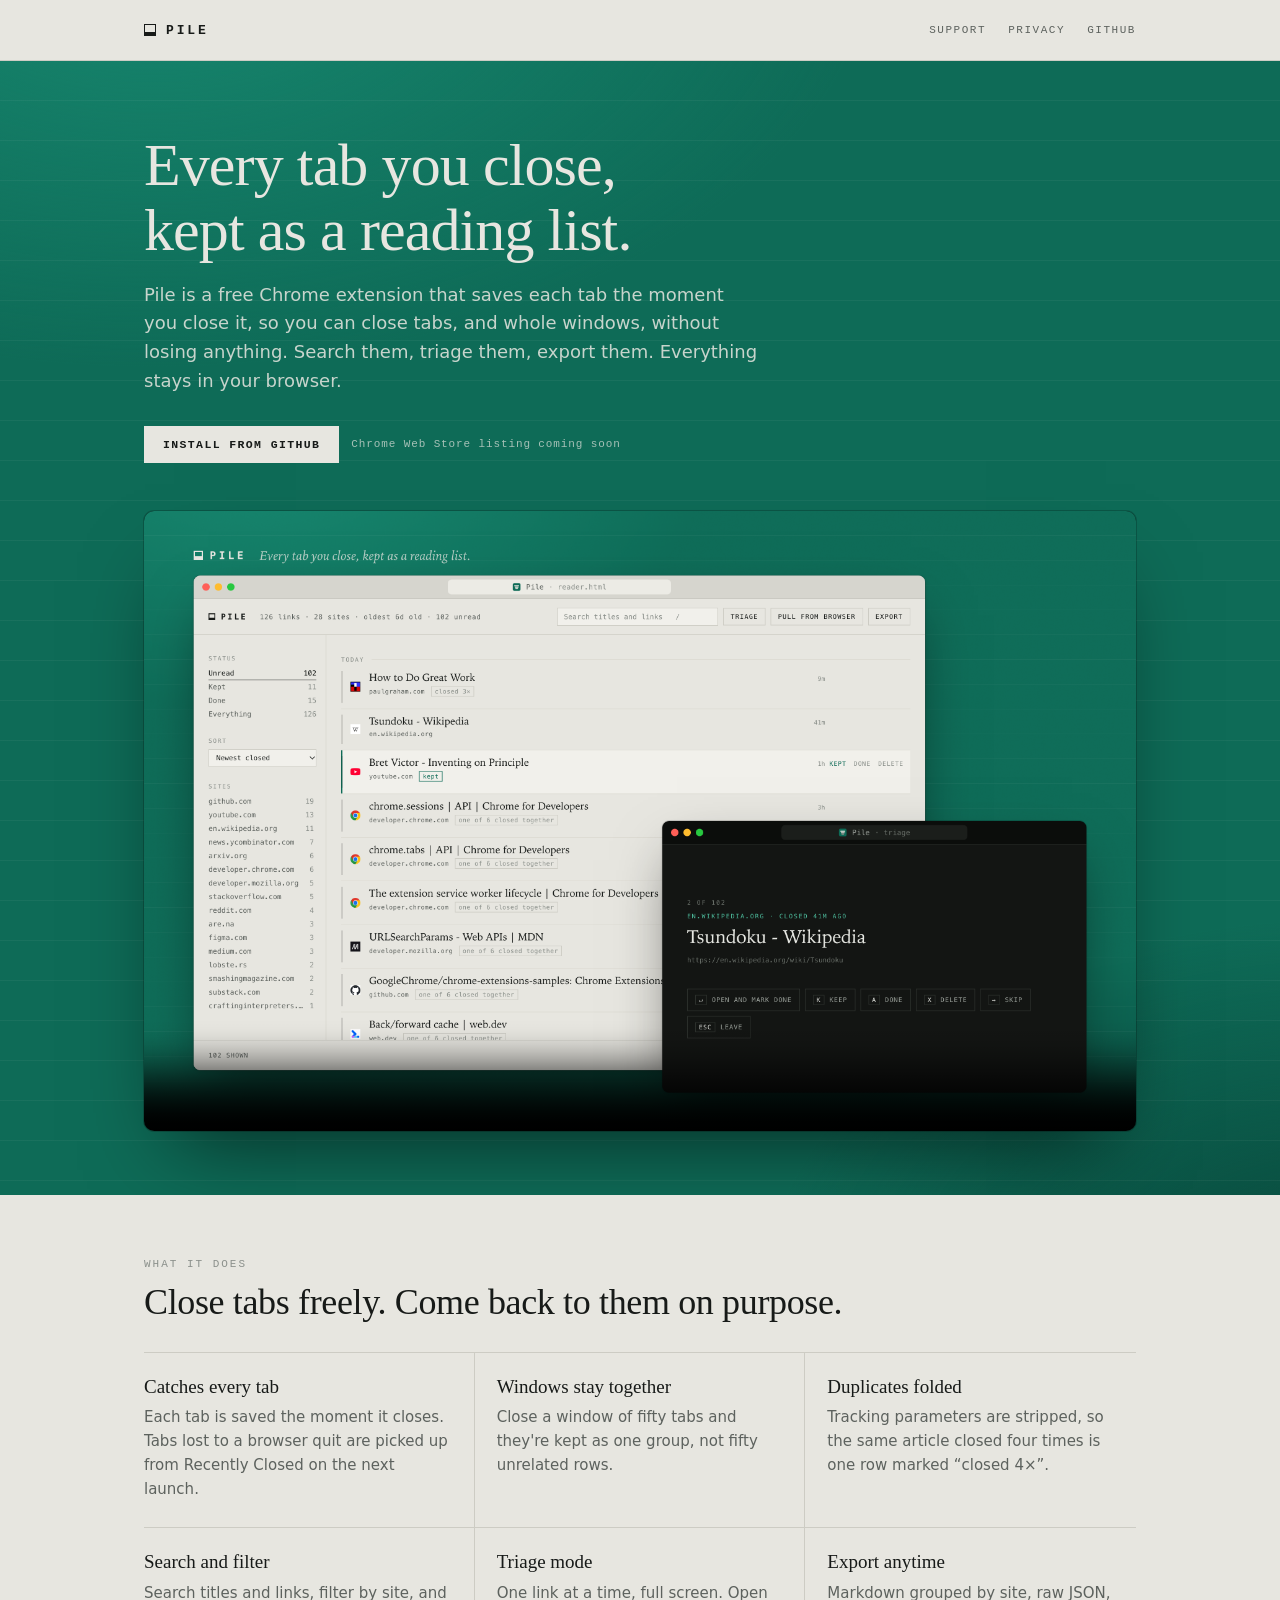
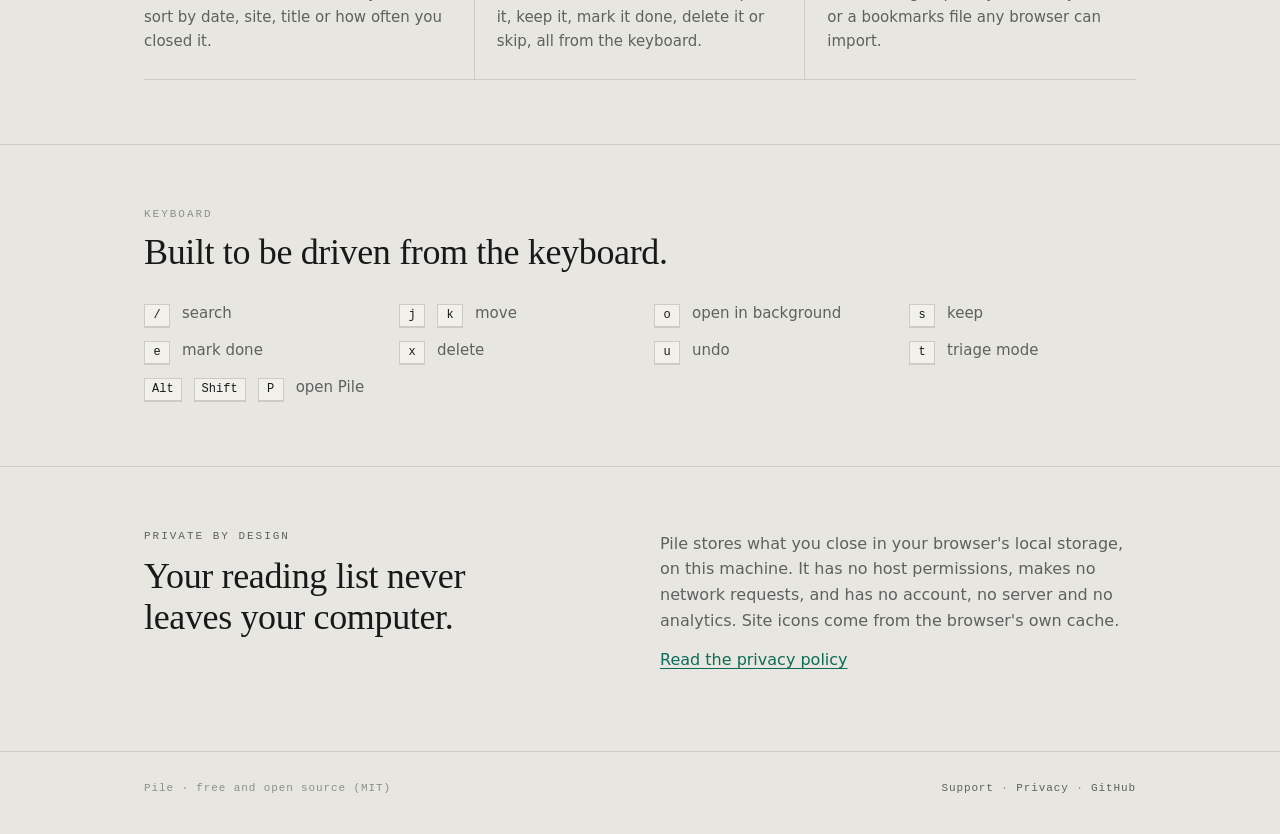
==== docs/index.html @ d1efbba7 "Add a website: landing, privacy and support pages Static site in docs/ for GitHub Pages at nchandras" ====
<!doctype html>
<html lang="en">
<head>
  <meta charset="utf-8" />
  <meta name="viewport" content="width=device-width, initial-scale=1" />
  <title>Pile: every tab you close, kept as a reading list</title>
  <meta name="description" content="Pile is a free Chrome extension that saves every tab you close into a reading list you can search, triage and export. Everything stays in your browser." />
  <meta property="og:title" content="Pile" />
  <meta property="og:description" content="Every tab you close, kept as a reading list you can actually come back to." />
  <meta property="og:image" content="https://nchandrasekharr.github.io/pile/hero.png" />
  <link rel="icon" href="favicon.png" />
  <link rel="stylesheet" href="site.css" />
</head>
<body>
  <header class="top">
    <div class="wrap">
      <a class="brand" href="./"><span class="mark" aria-hidden="true"></span><b>PILE</b></a>
      <nav class="nav">
        <a href="support/">Support</a>
        <a href="privacy/">Privacy</a>
        <a href="https://github.com/NChandrasekharR/pile">GitHub</a>
      </nav>
    </div>
  </header>

  <main>
    <section class="hero">
      <div class="wrap">
        <h1>Every tab you close, kept as a reading list.</h1>
        <p class="lede">Pile is a free Chrome extension that saves each tab the moment you close it, so you can close tabs, and whole windows, without losing anything. Search them, triage them, export them. Everything stays in your browser.</p>
        <div class="actions">
          <a class="btn solid" href="https://github.com/NChandrasekharR/pile#install">Install from GitHub</a>
          <span class="soon">Chrome Web Store listing coming soon</span>
        </div>
        <div class="film">
          <video controls playsinline preload="none" poster="hero.png" src="pile-story.mp4" aria-label="Pile in 44 seconds: close everything, open Pile, triage"></video>
        </div>
      </div>
    </section>

    <section class="block">
      <div class="wrap">
        <p class="kicker">What it does</p>
        <h2>Close tabs freely. Come back to them on purpose.</h2>
        <div class="grid">
          <div><h3>Catches every tab</h3><p>Each tab is saved the moment it closes. Tabs lost to a browser quit are picked up from Recently Closed on the next launch.</p></div>
          <div><h3>Windows stay together</h3><p>Close a window of fifty tabs and they're kept as one group, not fifty unrelated rows.</p></div>
          <div><h3>Duplicates folded</h3><p>Tracking parameters are stripped, so the same article closed four times is one row marked “closed 4×”.</p></div>
          <div><h3>Search and filter</h3><p>Search titles and links, filter by site, and sort by date, site, title or how often you closed it.</p></div>
          <div><h3>Triage mode</h3><p>One link at a time, full screen. Open it, keep it, mark it done, delete it or skip, all from the keyboard.</p></div>
          <div><h3>Export anytime</h3><p>Markdown grouped by site, raw JSON, or a bookmarks file any browser can import.</p></div>
        </div>
      </div>
    </section>

    <section class="block">
      <div class="wrap">
        <p class="kicker">Keyboard</p>
        <h2>Built to be driven from the keyboard.</h2>
        <ul class="keys">
          <li><kbd>/</kbd> search</li>
          <li><kbd>j</kbd><kbd>k</kbd> move</li>
          <li><kbd>o</kbd> open in background</li>
          <li><kbd>s</kbd> keep</li>
          <li><kbd>e</kbd> mark done</li>
          <li><kbd>x</kbd> delete</li>
          <li><kbd>u</kbd> undo</li>
          <li><kbd>t</kbd> triage mode</li>
          <li><kbd>Alt</kbd><kbd>Shift</kbd><kbd>P</kbd> open Pile</li>
        </ul>
      </div>
    </section>

    <section class="block">
      <div class="wrap split">
        <div>
          <p class="kicker">Private by design</p>
          <h2>Your reading list never leaves your computer.</h2>
        </div>
        <div>
          <p>Pile stores what you close in your browser's local storage, on this machine. It has no host permissions, makes no network requests, and has no account, no server and no analytics. Site icons come from the browser's own cache.</p>
          <p><a href="privacy/">Read the privacy policy</a></p>
        </div>
      </div>
    </section>
  </main>

  <footer class="foot">
    <div class="wrap">
      <span>Pile · free and open source (MIT)</span>
      <span><a href="support/">Support</a> · <a href="privacy/">Privacy</a> · <a href="https://github.com/NChandrasekharR/pile">GitHub</a></span>
    </div>
  </footer>
</body>
</html>
---- docs/site.css ----
/* Pile — website. Same paper, ink and green as the extension. */

:root {
  --paper: #e7e6e0;
  --panel: #f1f0eb;
  --ink: #171a18;
  --ink-2: #5d625e;
  --ink-3: #8b908b;
  --rule: #cdccc4;
  --keep: #0e6b57;
  --mono: ui-monospace, "SF Mono", SFMono-Regular, Menlo, Consolas, monospace;
  --serif: ui-serif, "New York", "Iowan Old Style", Palatino, Georgia, serif;
  --sans: -apple-system, BlinkMacSystemFont, "Segoe UI", system-ui, sans-serif;
  --wrap: 1040px;
  --gutter: 24px;
}

@media (prefers-color-scheme: dark) {
  :root {
    --paper: #131513;
    --panel: #1b1e1b;
    --ink: #e6e7e2;
    --ink-2: #9aa09a;
    --ink-3: #6c726c;
    --rule: #2c302c;
    --keep: #4fbf9f;
  }
}

* { box-sizing: border-box; }

html { -webkit-text-size-adjust: 100%; }

body {
  margin: 0;
  background: var(--paper);
  color: var(--ink);
  font: 16px/1.6 var(--sans);
  -webkit-font-smoothing: antialiased;
}

a { color: var(--keep); text-underline-offset: 3px; }
a:hover { color: var(--ink); }

.wrap { max-width: var(--wrap); margin: 0 auto; padding: 0 var(--gutter); }

/* ---------- top bar ---------- */

.top { border-bottom: 1px solid var(--rule); }
.top .wrap { display: flex; align-items: center; justify-content: space-between; gap: 16px; height: 60px; }

.brand { display: flex; align-items: center; gap: 10px; color: var(--ink); text-decoration: none; }
.brand .mark { width: 12px; height: 12px; border: 1.5px solid currentColor; border-bottom-width: 4px; }
.brand b { font: 600 13px/1 var(--mono); letter-spacing: .22em; }

.nav { display: flex; gap: 22px; }
.nav a {
  font: 11px/1 var(--mono); letter-spacing: .14em; text-transform: uppercase;
  color: var(--ink-2); text-decoration: none;
}
.nav a:hover, .nav a[aria-current] { color: var(--ink); }

/* ---------- hero ---------- */

.hero {
  position: relative; overflow: hidden; color: #e7e6e0;
  background:
    radial-gradient(1200px 700px at 12% -10%, #17876f 0%, transparent 60%),
    radial-gradient(900px 600px at 105% 110%, #08463a 0%, transparent 65%),
    #0e6b57;
}
.hero::after {
  content: ""; position: absolute; inset: 0; pointer-events: none;
  background: repeating-linear-gradient(to bottom, transparent 0 39px, rgba(231,230,224,.05) 39px 40px);
}
.hero .wrap { position: relative; z-index: 1; padding-top: 72px; padding-bottom: 64px; }

.hero h1 {
  margin: 0; max-width: 18ch; text-wrap: balance;
  font: 400 clamp(36px, 6vw, 60px)/1.08 var(--serif); letter-spacing: -.015em;
}
.hero .lede { max-width: 54ch; margin: 18px 0 30px; font-size: 18px; color: rgba(231,230,224,.85); }

.actions { display: flex; flex-wrap: wrap; align-items: center; gap: 12px; }
.btn {
  display: inline-flex; align-items: center; gap: 8px; padding: 12px 18px;
  font: 600 11.5px/1 var(--mono); letter-spacing: .12em; text-transform: uppercase; text-decoration: none;
  border: 1.5px solid rgba(231,230,224,.85); color: #e7e6e0;
}
.btn.solid { background: #e7e6e0; color: #171a18; border-color: #e7e6e0; }
.btn:hover { background: rgba(231,230,224,.12); color: #e7e6e0; }
.btn.solid:hover { background: #fff; color: #171a18; }
.soon { font: 11px/1.4 var(--mono); letter-spacing: .08em; color: rgba(231,230,224,.7); }

.film {
  margin-top: 48px; border-radius: 10px; overflow: hidden; background: #0b0d0b;
  box-shadow: 0 0 0 1px rgba(0,0,0,.2), 0 40px 80px -30px rgba(0,0,0,.6);
}
.film video { display: block; width: 100%; height: auto; aspect-ratio: 16 / 10; }

/* ---------- sections ---------- */

section.block { padding: 64px 0; border-bottom: 1px solid var(--rule); }

.kicker {
  margin: 0 0 12px; font: 11px/1 var(--mono); letter-spacing: .18em; text-transform: uppercase; color: var(--ink-3);
}
h2 { margin: 0 0 28px; font: 400 clamp(26px, 3.6vw, 36px)/1.15 var(--serif); letter-spacing: -.01em; text-wrap: balance; }

.grid { display: grid; grid-template-columns: repeat(3, minmax(0, 1fr)); gap: 0; border-top: 1px solid var(--rule); }
.grid > div { padding: 22px 22px 26px 0; border-bottom: 1px solid var(--rule); }
.grid > div + div { padding-left: 22px; }
.grid > div:nth-child(3n + 1) { padding-left: 0; }
.grid > div:not(:nth-child(3n)) { border-right: 1px solid var(--rule); }
.grid h3 { margin: 0 0 6px; font: 400 19px/1.3 var(--serif); }
.grid p { margin: 0; color: var(--ink-2); font-size: 15px; }

.keys { display: grid; grid-template-columns: repeat(auto-fill, minmax(200px, 1fr)); gap: 10px 28px; margin: 0; padding: 0; list-style: none; }
.keys li { display: flex; align-items: baseline; gap: 12px; color: var(--ink-2); font-size: 15px; }
kbd {
  min-width: 26px; padding: 2px 7px; text-align: center;
  font: 12px/1.4 var(--mono); color: var(--ink);
  border: 1px solid var(--rule); border-bottom-width: 2px; background: var(--panel);
}

.split { display: grid; grid-template-columns: minmax(0, 1fr) minmax(0, 1fr); gap: 40px; align-items: start; }
.split p { margin: 0 0 14px; color: var(--ink-2); }

/* ---------- long-form pages (privacy, support) ---------- */

.doc { max-width: 720px; padding-top: 56px; padding-bottom: 80px; }
.doc h1 { margin: 0 0 8px; font: 400 clamp(32px, 5vw, 44px)/1.1 var(--serif); letter-spacing: -.015em; }
.doc .date { margin: 0 0 36px; font: 11px/1 var(--mono); letter-spacing: .14em; text-transform: uppercase; color: var(--ink-3); }
.doc h2 { margin: 40px 0 12px; font-size: 24px; }
.doc p, .doc li { color: var(--ink-2); }
.doc li { margin: 4px 0; }
.doc strong { color: var(--ink); font-weight: 600; }
.doc code { font: 13.5px var(--mono); background: var(--panel); border: 1px solid var(--rule); padding: 0 4px; }

.qa { border-top: 1px solid var(--rule); }
.qa details { border-bottom: 1px solid var(--rule); padding: 14px 0; }
.qa summary { cursor: pointer; font: 400 19px/1.35 var(--serif); color: var(--ink); list-style: none; display: flex; justify-content: space-between; gap: 16px; }
.qa summary::-webkit-details-marker { display: none; }
.qa summary::after { content: "+"; font: 16px/1.4 var(--mono); color: var(--ink-3); }
.qa details[open] summary::after { content: "–"; }
.qa details p { margin: 10px 0 4px; }

.callout { margin: 0 0 36px; padding: 18px 20px; border: 1px solid var(--rule); border-left: 3px solid var(--keep); background: var(--panel); }
.callout p { margin: 0; color: var(--ink); }

/* ---------- footer ---------- */

.foot { padding: 28px 0 40px; }
.foot .wrap { display: flex; flex-wrap: wrap; justify-content: space-between; gap: 12px; font: 11px/1.6 var(--mono); letter-spacing: .08em; color: var(--ink-3); }
.foot a { color: var(--ink-2); text-decoration: none; }
.foot a:hover { color: var(--ink); }

/* ---------- narrow ---------- */

@media (max-width: 760px) {
  :root { --gutter: 16px; }
  .nav { gap: 14px; }
  .hero .wrap { padding-top: 48px; padding-bottom: 40px; }
  .film { margin-top: 32px; }
  section.block { padding: 44px 0; }
  .grid { grid-template-columns: 1fr; }
  .grid > div, .grid > div + div { padding: 18px 0; border-right: 0 !important; }
  .split { grid-template-columns: 1fr; gap: 0; }
}
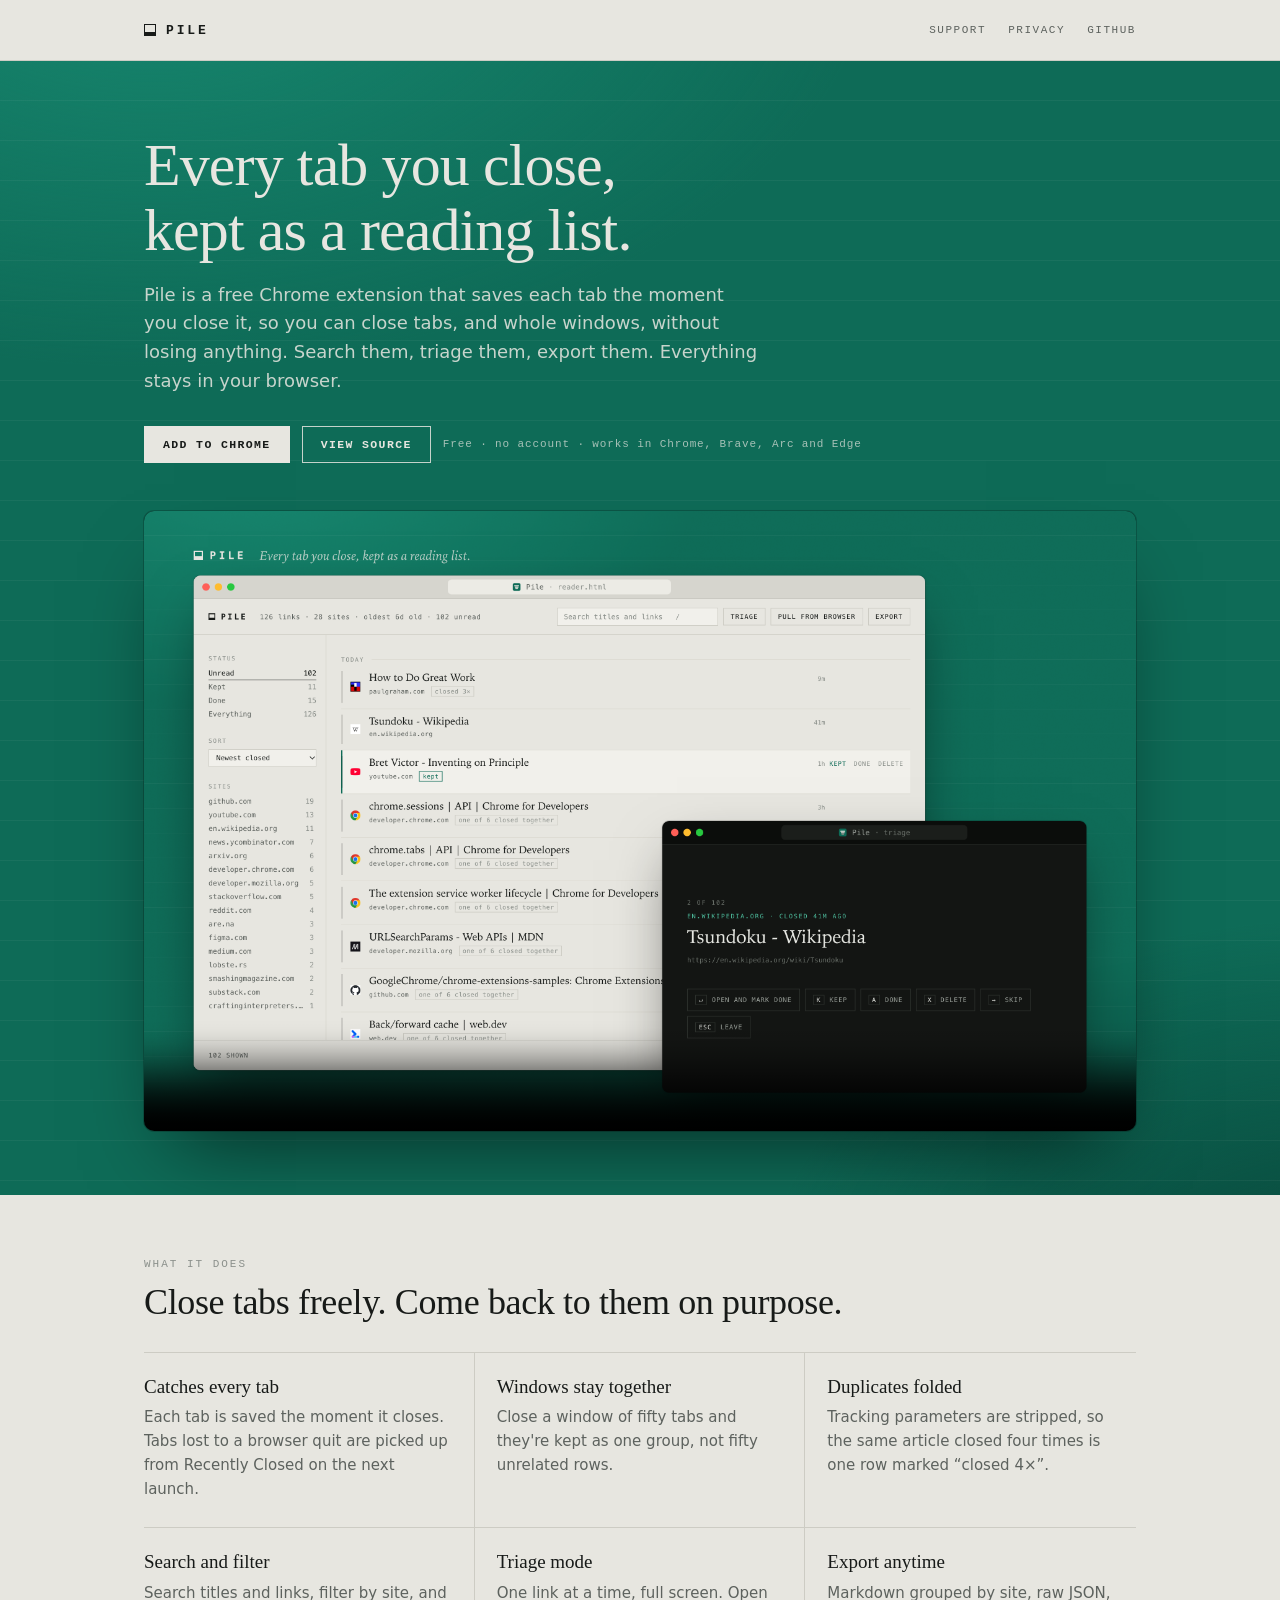
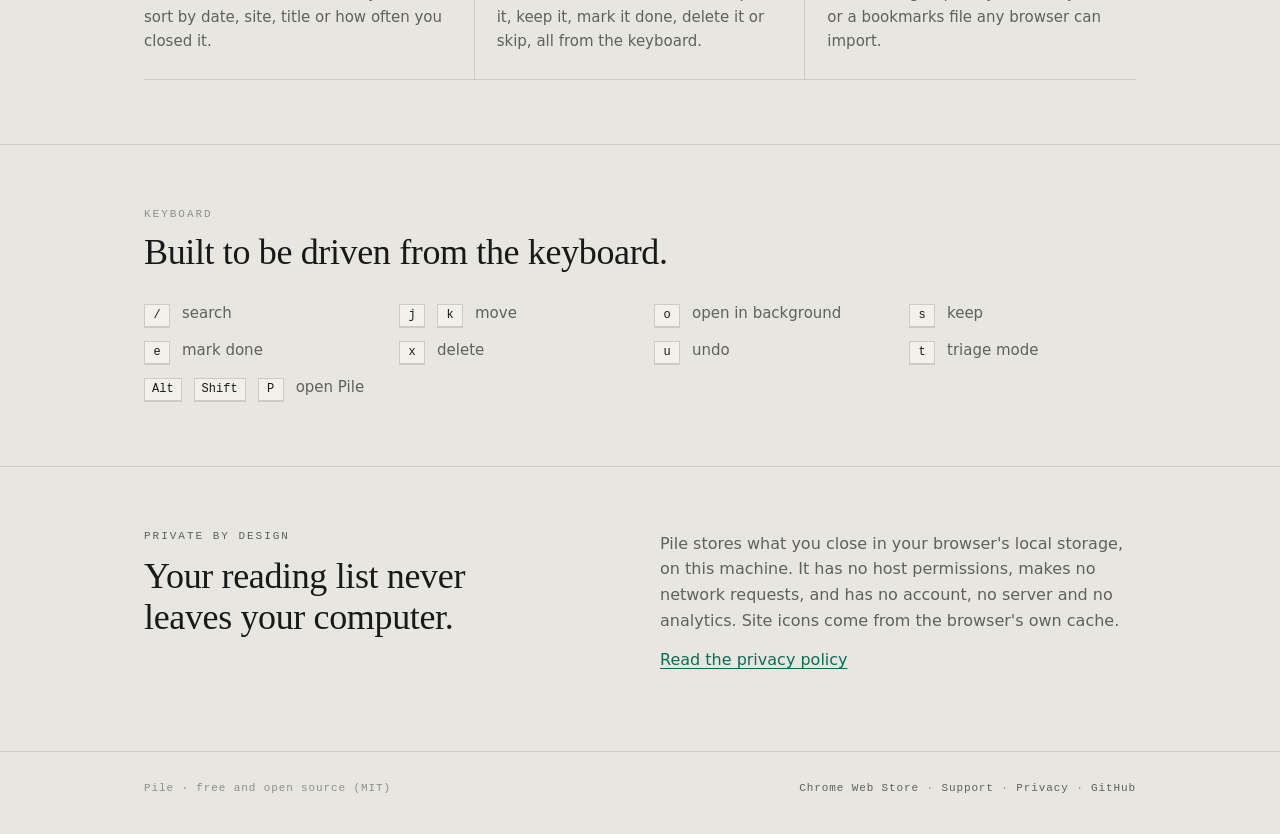
==== commit 58b4fd1f: "Link the Chrome Web Store listing Pile is live on the Web Store. The site's hero button now says Add" ====
--- a/docs/index.html
+++ b/docs/index.html
@@ -29,8 +29,9 @@
         <h1>Every tab you close, kept as a reading list.</h1>
         <p class="lede">Pile is a free Chrome extension that saves each tab the moment you close it, so you can close tabs, and whole windows, without losing anything. Search them, triage them, export them. Everything stays in your browser.</p>
         <div class="actions">
-          <a class="btn solid" href="https://github.com/NChandrasekharR/pile#install">Install from GitHub</a>
-          <span class="soon">Chrome Web Store listing coming soon</span>
+          <a class="btn solid" href="https://chromewebstore.google.com/detail/pile/hojmpdhoiphnbokfmfgacehjnfmbdlfg">Add to Chrome</a>
+          <a class="btn" href="https://github.com/NChandrasekharR/pile">View source</a>
+          <span class="soon">Free · no account · works in Chrome, Brave, Arc and Edge</span>
         </div>
         <div class="film">
           <video controls playsinline preload="none" poster="hero.png" src="pile-story.mp4" aria-label="Pile in 44 seconds: close everything, open Pile, triage"></video>
@@ -88,7 +89,7 @@
   <footer class="foot">
     <div class="wrap">
       <span>Pile · free and open source (MIT)</span>
-      <span><a href="support/">Support</a> · <a href="privacy/">Privacy</a> · <a href="https://github.com/NChandrasekharR/pile">GitHub</a></span>
+      <span><a href="https://chromewebstore.google.com/detail/pile/hojmpdhoiphnbokfmfgacehjnfmbdlfg">Chrome Web Store</a> · <a href="support/">Support</a> · <a href="privacy/">Privacy</a> · <a href="https://github.com/NChandrasekharR/pile">GitHub</a></span>
     </div>
   </footer>
 </body>
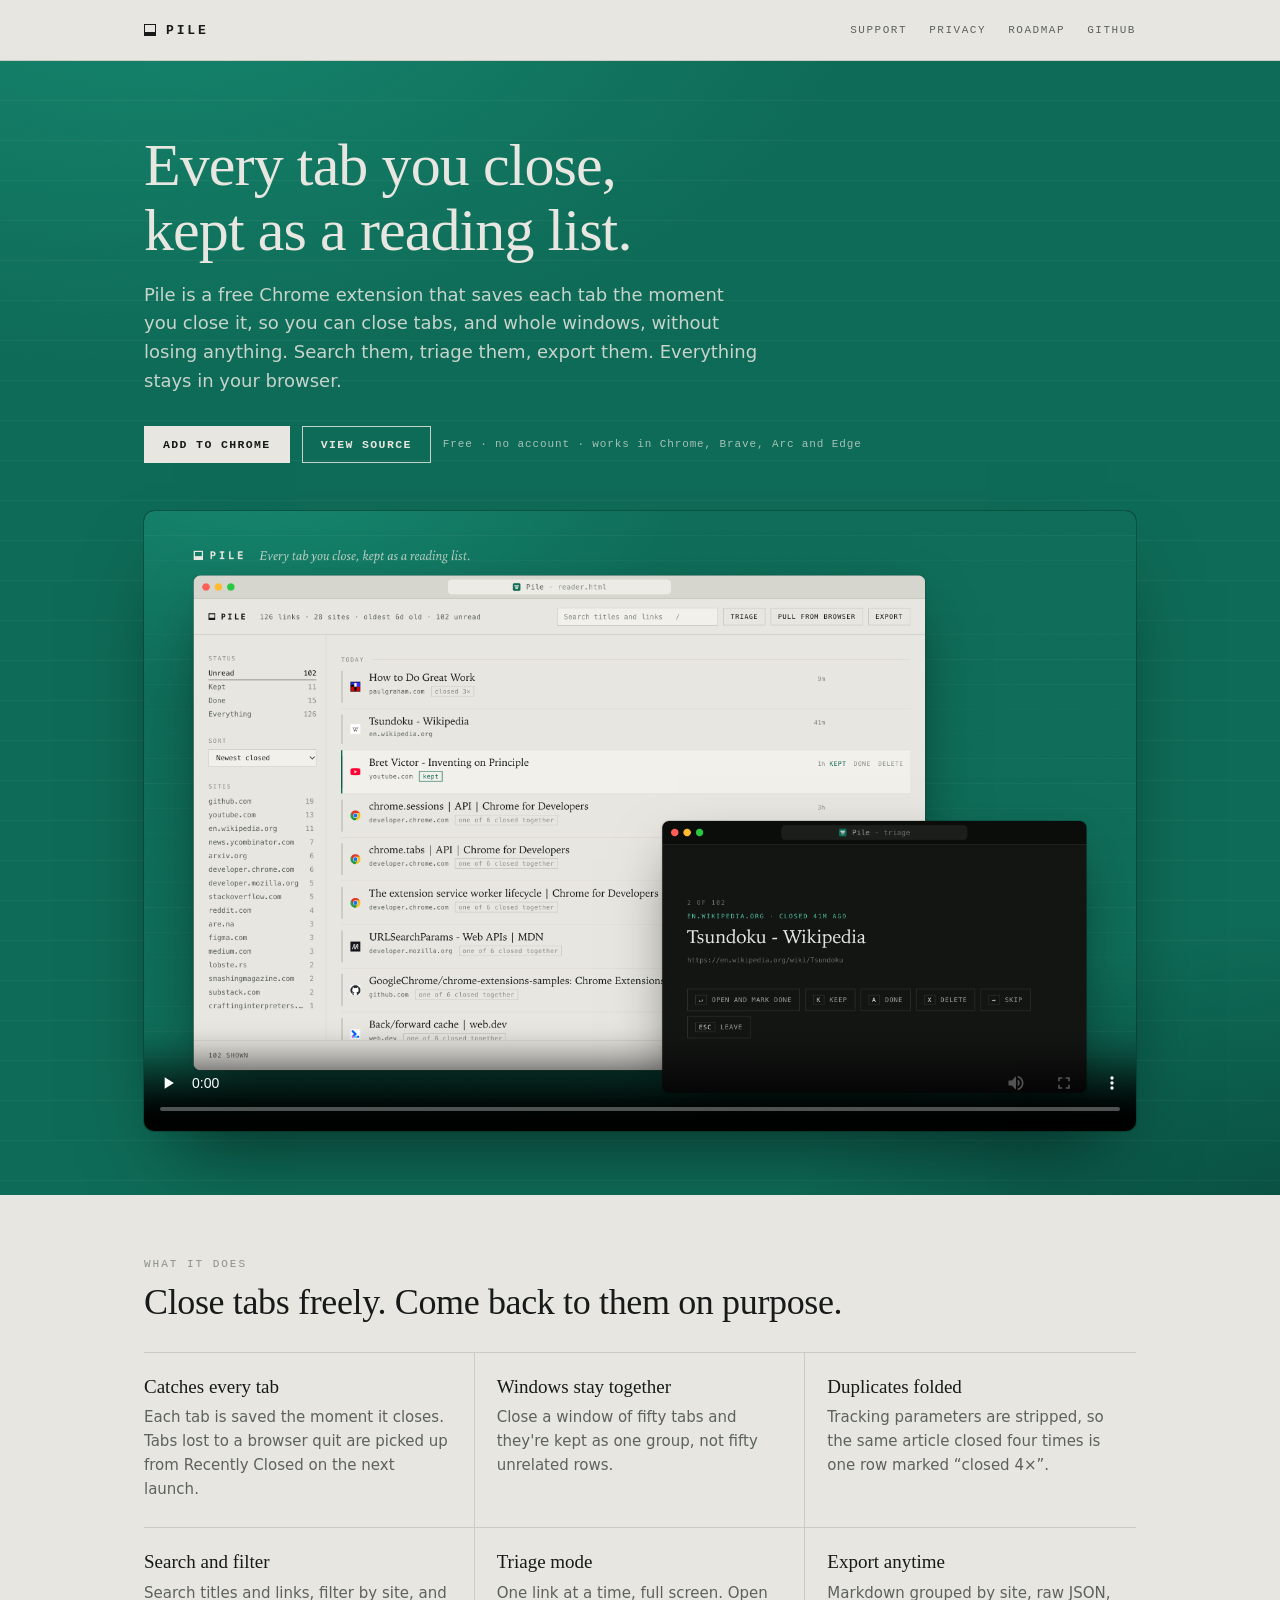
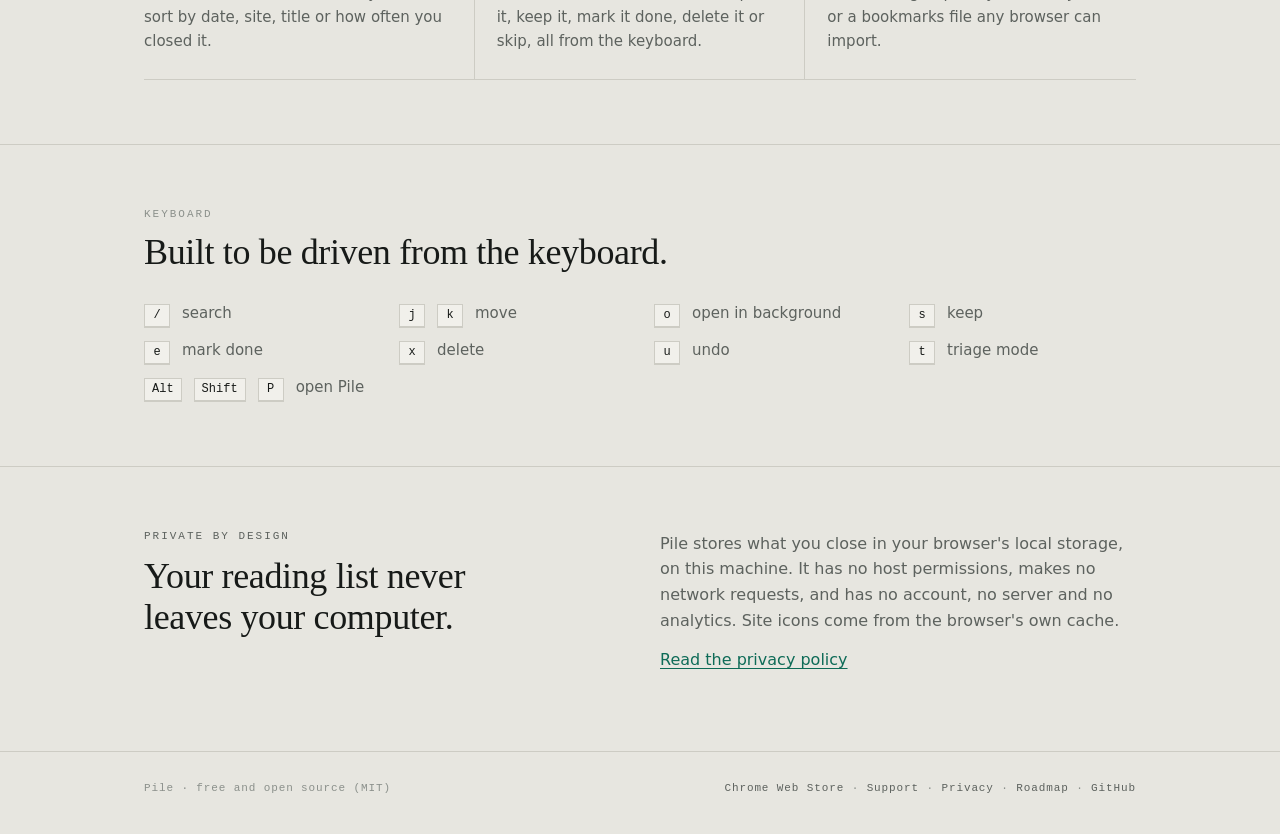
==== commit 30984c9d: "Add a roadmap page that reads ROADMAP.md from GitHub The page fetches ROADMAP.md from raw.githubuser" ====
--- a/docs/index.html
+++ b/docs/index.html
@@ -18,6 +18,7 @@
       <nav class="nav">
         <a href="support/">Support</a>
         <a href="privacy/">Privacy</a>
+        <a href="roadmap/">Roadmap</a>
         <a href="https://github.com/NChandrasekharR/pile">GitHub</a>
       </nav>
     </div>
@@ -89,7 +90,7 @@
   <footer class="foot">
     <div class="wrap">
       <span>Pile · free and open source (MIT)</span>
-      <span><a href="https://chromewebstore.google.com/detail/pile/hojmpdhoiphnbokfmfgacehjnfmbdlfg">Chrome Web Store</a> · <a href="support/">Support</a> · <a href="privacy/">Privacy</a> · <a href="https://github.com/NChandrasekharR/pile">GitHub</a></span>
+      <span><a href="https://chromewebstore.google.com/detail/pile/hojmpdhoiphnbokfmfgacehjnfmbdlfg">Chrome Web Store</a> · <a href="support/">Support</a> · <a href="privacy/">Privacy</a> · <a href="roadmap/">Roadmap</a> · <a href="https://github.com/NChandrasekharR/pile">GitHub</a></span>
     </div>
   </footer>
 </body>
--- a/docs/site.css
+++ b/docs/site.css
@@ -148,6 +148,55 @@
 .callout { margin: 0 0 36px; padding: 18px 20px; border: 1px solid var(--rule); border-left: 3px solid var(--keep); background: var(--panel); }
 .callout p { margin: 0; color: var(--ink); }
 
+/* ---------- roadmap (rendered from ROADMAP.md by roadmap.js) ---------- */
+
+.doc.road { max-width: 880px; }
+.road-status { color: var(--ink-2); }
+.vh { position: absolute; width: 1px; height: 1px; overflow: hidden; clip: rect(0 0 0 0); white-space: nowrap; }
+
+.road-intro { max-width: 660px; margin-bottom: 44px; }
+.road-intro p { margin: 0 0 14px; font-size: 17px; }
+
+.rail { border-top: 1px solid var(--rule); }
+.horizon {
+  display: grid; grid-template-columns: 170px minmax(0, 1fr); gap: 0 32px;
+  padding: 30px 0 34px; border-bottom: 1px solid var(--rule);
+}
+.doc .horizon h2 {
+  display: flex; align-items: center; gap: 12px; align-self: start; margin: 0;
+  font: 11px/1.9 var(--mono); letter-spacing: .18em; text-transform: uppercase; color: var(--ink-2);
+}
+.horizon h2::before {
+  content: ""; flex: none; width: 9px; height: 9px; border-radius: 50%;
+  border: 1.5px solid var(--ink-2);
+}
+.horizon.today h2 { color: var(--keep); }
+.horizon.today h2::before { background: var(--keep); border-color: var(--keep); box-shadow: 0 0 0 4px rgba(14, 107, 87, .18); }
+.horizon.off h2::before { border-style: dashed; border-color: var(--ink-3); }
+.horizon.ask h2::before { border-color: var(--ink-3); }
+/* Further out, fainter: the rail reads like the extension's age hairline in reverse. */
+.horizon.ahead + .horizon.ahead h2::before { border-color: var(--ink-3); }
+.horizon.ahead + .horizon.ahead + .horizon.ahead h2::before { border-style: dotted; }
+
+.horizon .body > :first-child { margin-top: 0; }
+.horizon h3 { margin: 26px 0 6px; font: 400 20px/1.3 var(--serif); color: var(--ink); }
+.horizon p { margin: 0 0 12px; }
+.horizon ul { margin: 0 0 12px; padding-left: 22px; }
+.horizon li { margin: 6px 0; }
+
+/* Checkbox: empty when planned, green and ticked when shipped. Everything in Today is shipped. */
+.horizon li.task, .horizon.today li { position: relative; list-style: none; }
+.horizon li.task::before, .horizon.today li::before {
+  content: ""; position: absolute; left: -22px; top: .42em; width: 11px; height: 11px;
+  border: 1.5px solid var(--ink-3); font: 700 9px/11px var(--mono); text-align: center; color: var(--paper);
+}
+.horizon li.task.done, .horizon.today li { color: var(--ink); }
+.horizon li.task.done::before, .horizon.today li::before { content: "✓"; background: var(--keep); border-color: var(--keep); }
+
+.horizon.today .body > p:first-child { margin-bottom: 16px; font: 400 21px/1.35 var(--serif); color: var(--ink); }
+.horizon.today ul { columns: 2; column-gap: 40px; }
+.horizon.today li { margin: 0 0 10px; break-inside: avoid; }
+
 /* ---------- footer ---------- */
 
 .foot { padding: 28px 0 40px; }
@@ -166,4 +215,12 @@
   .grid { grid-template-columns: 1fr; }
   .grid > div, .grid > div + div { padding: 18px 0; border-right: 0 !important; }
   .split { grid-template-columns: 1fr; gap: 0; }
-}
+  .horizon { grid-template-columns: 1fr; gap: 14px; padding: 26px 0 28px; }
+  .horizon.today ul { columns: 1; }
+}
+
+/* Four nav links only just fit a 375px phone; tighten them below that. */
+@media (max-width: 400px) {
+  .nav { gap: 10px; }
+  .nav a { letter-spacing: .06em; }
+}
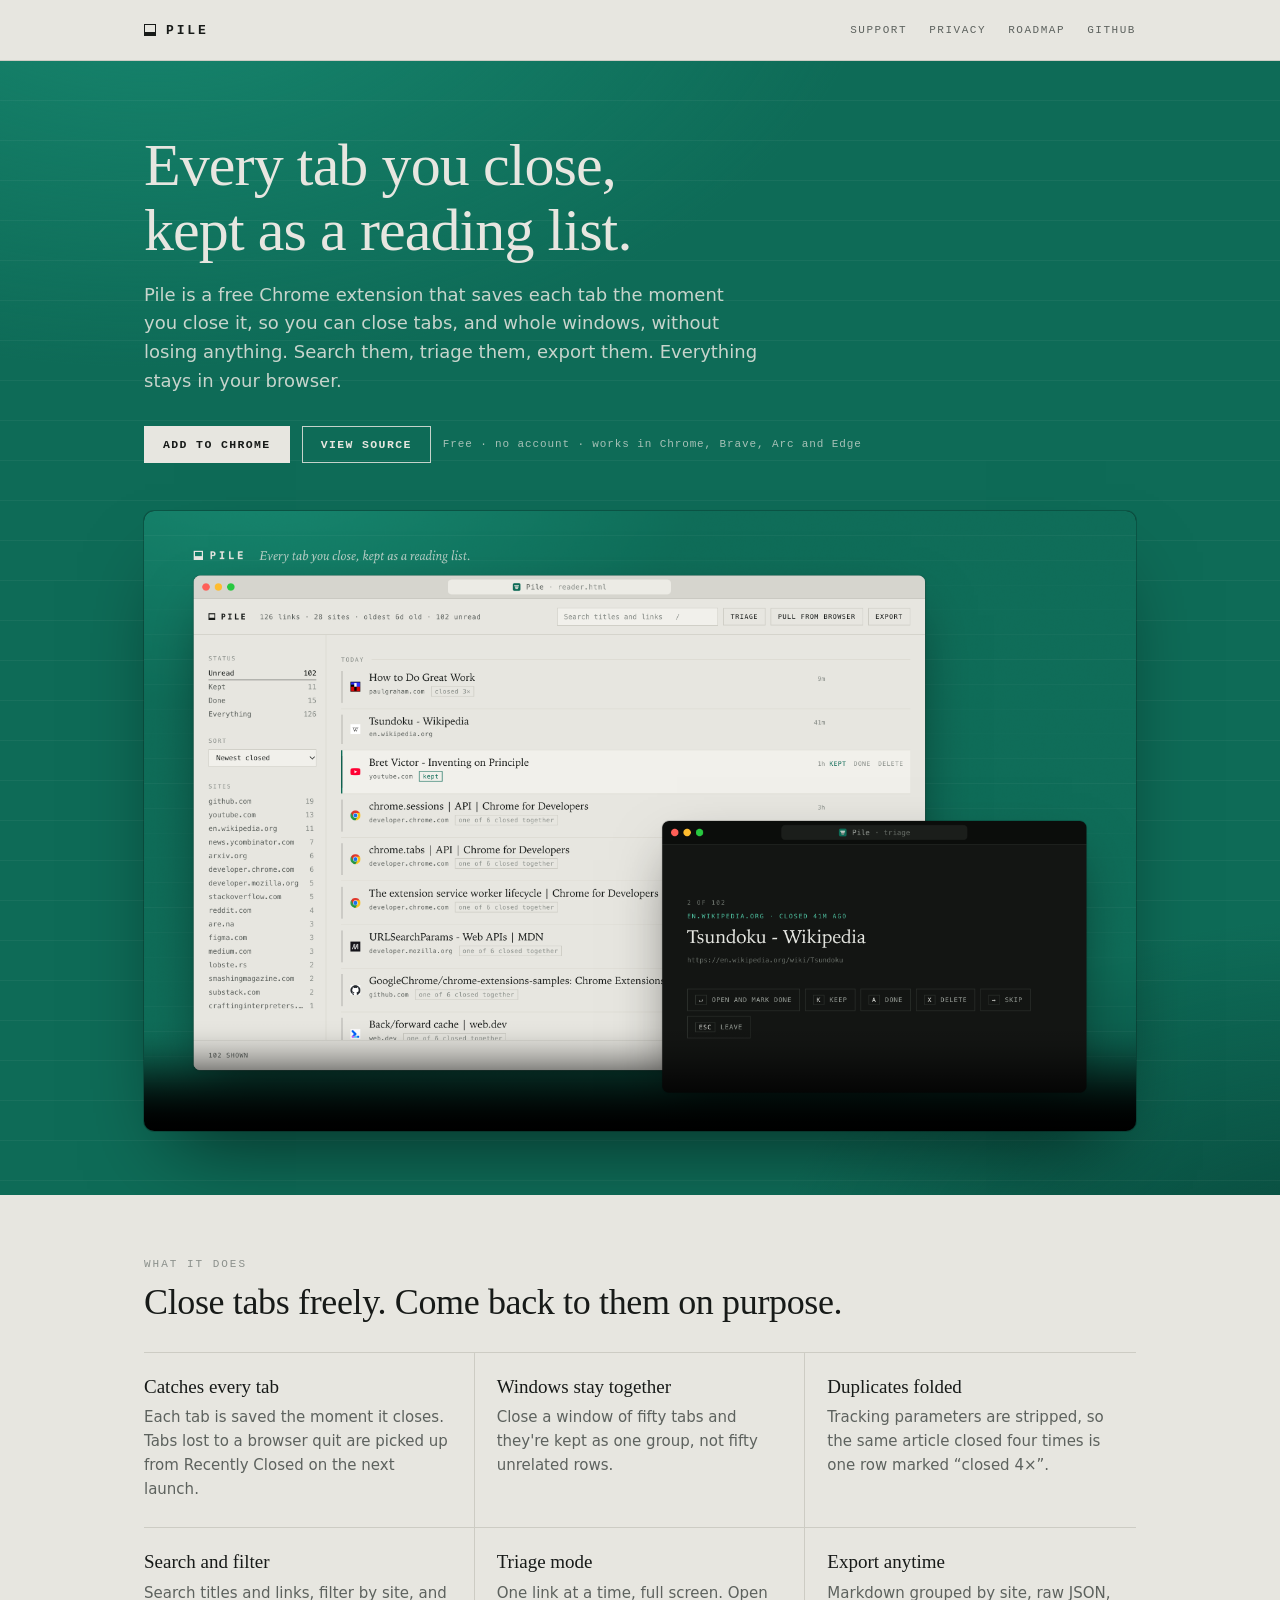
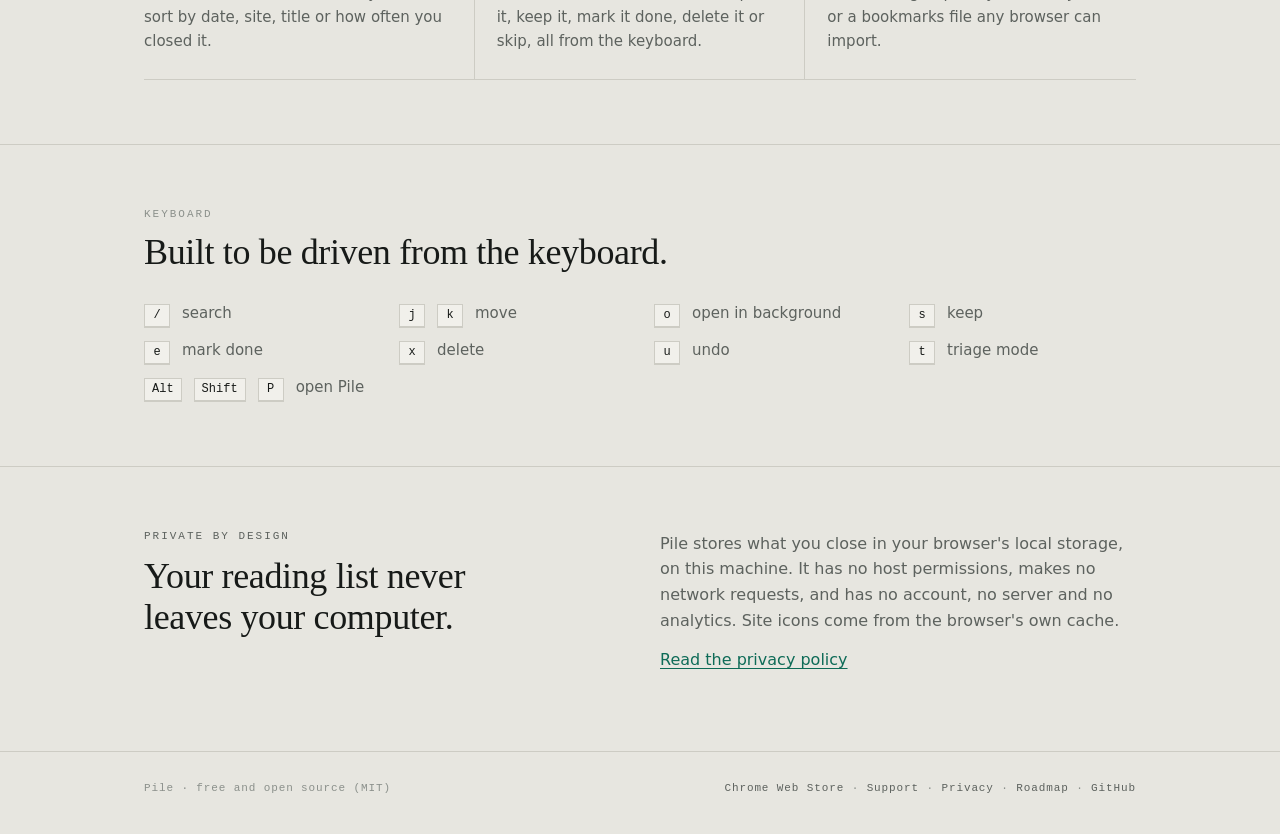
==== commit 14bff830: "Add social preview cards for every page Each page gets a 1200×630 card in docs/og/ with its own head" ====
--- a/docs/index.html
+++ b/docs/index.html
@@ -5,9 +5,18 @@
   <meta name="viewport" content="width=device-width, initial-scale=1" />
   <title>Pile: every tab you close, kept as a reading list</title>
   <meta name="description" content="Pile is a free Chrome extension that saves every tab you close into a reading list you can search, triage and export. Everything stays in your browser." />
-  <meta property="og:title" content="Pile" />
-  <meta property="og:description" content="Every tab you close, kept as a reading list you can actually come back to." />
-  <meta property="og:image" content="https://nchandrasekharr.github.io/pile/hero.png" />
+  <link rel="canonical" href="https://nchandrasekharr.github.io/pile/" />
+  <meta property="og:type" content="website" />
+  <meta property="og:site_name" content="Pile" />
+  <meta property="og:url" content="https://nchandrasekharr.github.io/pile/" />
+  <meta property="og:title" content="Pile: every tab you close, kept as a reading list" />
+  <meta property="og:description" content="A free Chrome extension that saves every tab you close into a reading list you can search, triage and export. Everything stays in your browser." />
+  <meta property="og:image" content="https://nchandrasekharr.github.io/pile/og/home.jpg" />
+  <meta property="og:image:width" content="1200" />
+  <meta property="og:image:height" content="630" />
+  <meta property="og:image:alt" content="Pile: every tab you close, kept as a reading list. Browser tabs stream into a stack." />
+  <meta name="twitter:card" content="summary_large_image" />
+  <meta name="twitter:image:alt" content="Pile: every tab you close, kept as a reading list. Browser tabs stream into a stack." />
   <link rel="icon" href="favicon.png" />
   <link rel="stylesheet" href="site.css" />
 </head>
